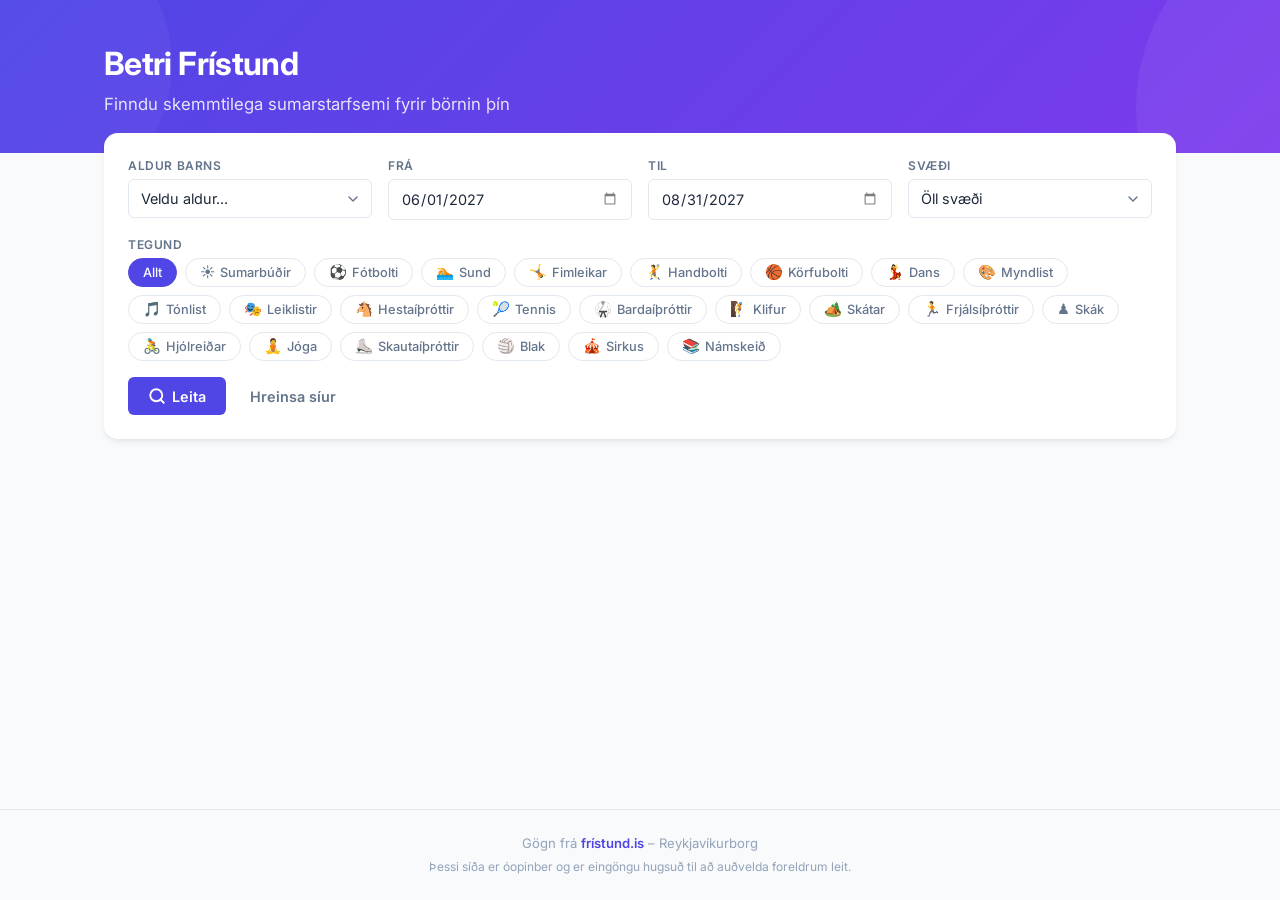
==== index.html @ 4efd0ac8 "Build betri-fristund: mobile-friendly summer activities finder for kids Static client-side app that " ====
<!DOCTYPE html>
<html lang="is">
<head>
  <meta charset="UTF-8">
  <meta name="viewport" content="width=device-width, initial-scale=1.0">
  <title>Betri Frístund – Sumarstarfsemi fyrir börn</title>
  <meta name="description" content="Finndu skemmtilega sumarstarfsemi fyrir börnin þín á Reykjavíkursvæðinu. Betri upplifun á gögnum frá frístund.is.">
  <meta name="theme-color" content="#4F46E5">
  <link rel="preconnect" href="https://fonts.googleapis.com">
  <link rel="preconnect" href="https://fonts.gstatic.com" crossorigin>
  <link href="https://fonts.googleapis.com/css2?family=Inter:wght@400;500;600;700&display=swap" rel="stylesheet">
  <link rel="stylesheet" href="styles.css">
  <link rel="icon" href="data:image/svg+xml,<svg xmlns='http://www.w3.org/2000/svg' viewBox='0 0 100 100'><text y='.9em' font-size='90'>☀️</text></svg>">
</head>
<body>
  <header class="header">
    <div class="container">
      <div class="header-content">
        <h1 class="logo">Betri Frístund</h1>
        <p class="tagline">Finndu skemmtilega sumarstarfsemi fyrir börnin þín</p>
      </div>
    </div>
  </header>

  <main class="container">
    <section class="filters" aria-label="Síur">
      <div class="filters-row">
        <div class="filter-group">
          <label class="filter-label" for="age-select">Aldur barns</label>
          <select id="age-select" class="select-input">
            <option value="">Veldu aldur...</option>
          </select>
        </div>

        <div class="filter-group">
          <label class="filter-label" for="date-from">Frá</label>
          <input type="date" id="date-from" class="date-input">
        </div>

        <div class="filter-group">
          <label class="filter-label" for="date-to">Til</label>
          <input type="date" id="date-to" class="date-input">
        </div>

        <div class="filter-group">
          <label class="filter-label" for="location-select">Svæði</label>
          <select id="location-select" class="select-input">
            <option value="">Öll svæði</option>
          </select>
        </div>
      </div>

      <div class="filter-group filter-group--tags">
        <label class="filter-label">Tegund</label>
        <div id="tag-chips" class="tag-chips" role="group" aria-label="Tegund starfsemi">
        </div>
      </div>

      <div class="filter-actions">
        <button id="search-btn" class="btn btn--primary" type="button">
          <svg class="btn-icon" width="18" height="18" viewBox="0 0 24 24" fill="none" stroke="currentColor" stroke-width="2.5" stroke-linecap="round" stroke-linejoin="round"><circle cx="11" cy="11" r="8"/><line x1="21" y1="21" x2="16.65" y2="16.65"/></svg>
          Leita
        </button>
        <button id="clear-btn" class="btn btn--ghost" type="button">Hreinsa síur</button>
      </div>
    </section>

    <section class="results-info" id="results-info" aria-live="polite" hidden>
    </section>

    <section class="results" id="results-grid" aria-label="Niðurstöður">
    </section>

    <div class="load-more-wrap" id="load-more-wrap" hidden>
      <button id="load-more-btn" class="btn btn--secondary" type="button">Hlaða fleiri</button>
    </div>

    <div class="empty-state" id="empty-state" hidden>
      <div class="empty-icon">🔍</div>
      <h2>Engar niðurstöður</h2>
      <p>Reyndu að breyta síunum eða velja annan aldur.</p>
    </div>

    <div class="error-state" id="error-state" hidden>
      <div class="empty-icon">⚠️</div>
      <h2>Villa kom upp</h2>
      <p id="error-message">Ekki tókst að sækja gögn. Reyndu aftur.</p>
      <button id="retry-btn" class="btn btn--primary" type="button">Reyna aftur</button>
    </div>

    <div class="loading-state" id="loading-state" hidden>
      <div class="skeleton-grid">
        <div class="skeleton-card"><div class="skeleton-img"></div><div class="skeleton-text"></div><div class="skeleton-text skeleton-text--short"></div></div>
        <div class="skeleton-card"><div class="skeleton-img"></div><div class="skeleton-text"></div><div class="skeleton-text skeleton-text--short"></div></div>
        <div class="skeleton-card"><div class="skeleton-img"></div><div class="skeleton-text"></div><div class="skeleton-text skeleton-text--short"></div></div>
        <div class="skeleton-card"><div class="skeleton-img"></div><div class="skeleton-text"></div><div class="skeleton-text skeleton-text--short"></div></div>
        <div class="skeleton-card"><div class="skeleton-img"></div><div class="skeleton-text"></div><div class="skeleton-text skeleton-text--short"></div></div>
        <div class="skeleton-card"><div class="skeleton-img"></div><div class="skeleton-text"></div><div class="skeleton-text skeleton-text--short"></div></div>
      </div>
    </div>
  </main>

  <footer class="footer">
    <div class="container">
      <p>Gögn frá <a href="https://fristund.is" target="_blank" rel="noopener">frístund.is</a> – Reykjavíkurborg</p>
      <p class="footer-note">Þessi síða er óopinber og er eingöngu hugsuð til að auðvelda foreldrum leit.</p>
    </div>
  </footer>

  <script src="app.js"></script>
</body>
</html>
---- styles.css ----
/* ============================================
   Betri Frístund – Styles
   Mobile-first responsive design
   ============================================ */

/* --- Reset & Base --- */
*,
*::before,
*::after {
  box-sizing: border-box;
  margin: 0;
  padding: 0;
}

:root {
  --color-primary: #4F46E5;
  --color-primary-hover: #4338CA;
  --color-primary-light: #EEF2FF;
  --color-secondary: #F59E0B;
  --color-secondary-light: #FFFBEB;
  --color-bg: #F8FAFC;
  --color-surface: #FFFFFF;
  --color-text: #1E293B;
  --color-text-secondary: #64748B;
  --color-text-muted: #94A3B8;
  --color-border: #E2E8F0;
  --color-border-hover: #CBD5E1;
  --color-success: #10B981;
  --color-error: #EF4444;
  --shadow-sm: 0 1px 2px rgba(0, 0, 0, 0.05);
  --shadow-md: 0 4px 6px -1px rgba(0, 0, 0, 0.07), 0 2px 4px -2px rgba(0, 0, 0, 0.05);
  --shadow-lg: 0 10px 15px -3px rgba(0, 0, 0, 0.08), 0 4px 6px -4px rgba(0, 0, 0, 0.04);
  --radius-sm: 6px;
  --radius-md: 10px;
  --radius-lg: 14px;
  --radius-full: 9999px;
  --font-sans: 'Inter', system-ui, -apple-system, sans-serif;
  --transition: 150ms ease;
}

html {
  font-family: var(--font-sans);
  font-size: 16px;
  line-height: 1.5;
  color: var(--color-text);
  background: var(--color-bg);
  -webkit-font-smoothing: antialiased;
  -moz-osx-font-smoothing: grayscale;
  scroll-behavior: smooth;
}

body {
  min-height: 100vh;
  display: flex;
  flex-direction: column;
}

img {
  display: block;
  max-width: 100%;
}

a {
  color: var(--color-primary);
  text-decoration: none;
}

a:hover {
  text-decoration: underline;
}

/* --- Container --- */
.container {
  width: 100%;
  max-width: 1120px;
  margin: 0 auto;
  padding: 0 16px;
}

@media (min-width: 640px) {
  .container {
    padding: 0 24px;
  }
}

/* --- Header --- */
.header {
  background: linear-gradient(135deg, var(--color-primary) 0%, #7C3AED 100%);
  color: white;
  padding: 32px 0 28px;
  position: relative;
  overflow: hidden;
}

.header::before {
  content: '';
  position: absolute;
  top: -60%;
  right: -20%;
  width: 400px;
  height: 400px;
  background: rgba(255, 255, 255, 0.06);
  border-radius: 50%;
}

.header::after {
  content: '';
  position: absolute;
  bottom: -40%;
  left: -10%;
  width: 300px;
  height: 300px;
  background: rgba(255, 255, 255, 0.04);
  border-radius: 50%;
}

.header-content {
  position: relative;
  z-index: 1;
}

.logo {
  font-size: 1.75rem;
  font-weight: 700;
  letter-spacing: -0.02em;
  margin-bottom: 4px;
}

.tagline {
  font-size: 0.95rem;
  opacity: 0.85;
  font-weight: 400;
}

@media (min-width: 640px) {
  .header {
    padding: 40px 0 36px;
  }
  .logo {
    font-size: 2rem;
  }
  .tagline {
    font-size: 1.05rem;
  }
}

/* --- Filters --- */
.filters {
  background: var(--color-surface);
  border-radius: var(--radius-lg);
  box-shadow: var(--shadow-md);
  padding: 20px;
  margin-top: -16px;
  position: relative;
  z-index: 10;
  margin-bottom: 24px;
}

@media (min-width: 640px) {
  .filters {
    padding: 24px;
    margin-top: -20px;
  }
}

.filters-row {
  display: grid;
  grid-template-columns: 1fr 1fr;
  gap: 12px;
  margin-bottom: 16px;
}

@media (min-width: 768px) {
  .filters-row {
    grid-template-columns: 1fr 1fr 1fr 1fr;
    gap: 16px;
  }
}

.filter-group {
  display: flex;
  flex-direction: column;
  gap: 4px;
}

.filter-group--tags {
  margin-bottom: 16px;
}

.filter-label {
  font-size: 0.75rem;
  font-weight: 600;
  text-transform: uppercase;
  letter-spacing: 0.05em;
  color: var(--color-text-secondary);
}

.select-input,
.date-input {
  appearance: none;
  -webkit-appearance: none;
  border: 1.5px solid var(--color-border);
  border-radius: var(--radius-sm);
  padding: 10px 12px;
  font-size: 0.9rem;
  font-family: var(--font-sans);
  color: var(--color-text);
  background: var(--color-surface);
  transition: border-color var(--transition), box-shadow var(--transition);
  width: 100%;
  cursor: pointer;
}

.select-input {
  background-image: url("data:image/svg+xml,%3Csvg xmlns='http://www.w3.org/2000/svg' width='16' height='16' viewBox='0 0 24 24' fill='none' stroke='%2364748B' stroke-width='2' stroke-linecap='round' stroke-linejoin='round'%3E%3Cpolyline points='6 9 12 15 18 9'%3E%3C/polyline%3E%3C/svg%3E");
  background-repeat: no-repeat;
  background-position: right 10px center;
  padding-right: 32px;
}

.select-input:focus,
.date-input:focus {
  outline: none;
  border-color: var(--color-primary);
  box-shadow: 0 0 0 3px var(--color-primary-light);
}

.date-input::-webkit-calendar-picker-indicator {
  opacity: 0.5;
  cursor: pointer;
}

/* --- Tag Chips --- */
.tag-chips {
  display: flex;
  flex-wrap: wrap;
  gap: 8px;
}

.tag-chip {
  display: inline-flex;
  align-items: center;
  gap: 5px;
  padding: 6px 14px;
  border-radius: var(--radius-full);
  border: 1.5px solid var(--color-border);
  background: var(--color-surface);
  font-size: 0.8rem;
  font-weight: 500;
  font-family: var(--font-sans);
  color: var(--color-text-secondary);
  cursor: pointer;
  transition: all var(--transition);
  white-space: nowrap;
  user-select: none;
}

.tag-chip:hover {
  border-color: var(--color-primary);
  color: var(--color-primary);
  background: var(--color-primary-light);
}

.tag-chip[aria-pressed="true"] {
  border-color: var(--color-primary);
  background: var(--color-primary);
  color: white;
}

.tag-chip[aria-pressed="true"]:hover {
  background: var(--color-primary-hover);
  border-color: var(--color-primary-hover);
  color: white;
}

.tag-chip .chip-icon {
  font-size: 0.9rem;
  line-height: 1;
}

.tag-separator {
  width: 100%;
  height: 0;
}

/* --- Buttons --- */
.filter-actions {
  display: flex;
  gap: 10px;
  align-items: center;
}

.btn {
  display: inline-flex;
  align-items: center;
  justify-content: center;
  gap: 6px;
  padding: 10px 20px;
  border-radius: var(--radius-sm);
  font-size: 0.9rem;
  font-weight: 600;
  font-family: var(--font-sans);
  border: none;
  cursor: pointer;
  transition: all var(--transition);
  white-space: nowrap;
}

.btn:active {
  transform: scale(0.97);
}

.btn--primary {
  background: var(--color-primary);
  color: white;
}

.btn--primary:hover {
  background: var(--color-primary-hover);
}

.btn--primary:disabled {
  background: var(--color-text-muted);
  cursor: not-allowed;
}

.btn--secondary {
  background: var(--color-primary-light);
  color: var(--color-primary);
  border: 1.5px solid var(--color-primary);
}

.btn--secondary:hover {
  background: var(--color-primary);
  color: white;
}

.btn--ghost {
  background: transparent;
  color: var(--color-text-secondary);
  padding: 10px 14px;
}

.btn--ghost:hover {
  background: var(--color-bg);
  color: var(--color-text);
}

.btn-icon {
  flex-shrink: 0;
}

/* --- Results Info --- */
.results-info {
  padding: 8px 0 12px;
  font-size: 0.85rem;
  color: var(--color-text-secondary);
}

.results-info strong {
  color: var(--color-text);
  font-weight: 600;
}

/* --- Results Grid --- */
.results {
  display: grid;
  grid-template-columns: 1fr;
  gap: 16px;
  margin-bottom: 24px;
}

@media (min-width: 540px) {
  .results {
    grid-template-columns: repeat(2, 1fr);
  }
}

@media (min-width: 900px) {
  .results {
    grid-template-columns: repeat(3, 1fr);
  }
}

/* --- Activity Card --- */
.card {
  background: var(--color-surface);
  border-radius: var(--radius-md);
  box-shadow: var(--shadow-sm);
  overflow: hidden;
  transition: box-shadow var(--transition), transform var(--transition);
  display: flex;
  flex-direction: column;
  border: 1px solid var(--color-border);
}

.card:hover {
  box-shadow: var(--shadow-lg);
  transform: translateY(-2px);
}

.card-img {
  width: 100%;
  height: 160px;
  object-fit: cover;
  background: var(--color-bg);
}

.card-placeholder {
  width: 100%;
  height: 120px;
  display: flex;
  align-items: center;
  justify-content: center;
  font-size: 2.5rem;
  background: linear-gradient(135deg, var(--color-primary-light) 0%, #F0ABFC20 100%);
}

.card-body {
  padding: 14px 16px 16px;
  flex: 1;
  display: flex;
  flex-direction: column;
  gap: 8px;
}

.card-title {
  font-size: 0.95rem;
  font-weight: 600;
  color: var(--color-text);
  line-height: 1.35;
  display: -webkit-box;
  -webkit-line-clamp: 2;
  -webkit-box-orient: vertical;
  overflow: hidden;
}

.card-club {
  font-size: 0.8rem;
  color: var(--color-text-secondary);
  display: flex;
  align-items: center;
  gap: 4px;
}

.card-meta {
  display: flex;
  flex-wrap: wrap;
  gap: 6px 12px;
  font-size: 0.78rem;
  color: var(--color-text-muted);
  margin-top: auto;
}

.card-meta-item {
  display: flex;
  align-items: center;
  gap: 4px;
}

.card-meta-icon {
  width: 14px;
  height: 14px;
  flex-shrink: 0;
  opacity: 0.6;
}

.card-tags {
  display: flex;
  flex-wrap: wrap;
  gap: 4px;
}

.card-tag {
  font-size: 0.7rem;
  padding: 2px 8px;
  border-radius: var(--radius-full);
  background: var(--color-primary-light);
  color: var(--color-primary);
  font-weight: 500;
}

.card-link {
  display: inline-flex;
  align-items: center;
  gap: 4px;
  font-size: 0.82rem;
  font-weight: 600;
  color: var(--color-primary);
  margin-top: 4px;
  text-decoration: none;
}

.card-link:hover {
  text-decoration: underline;
}

.card-link svg {
  width: 14px;
  height: 14px;
  transition: transform var(--transition);
}

.card-link:hover svg {
  transform: translateX(2px);
}

/* --- Load More --- */
.load-more-wrap {
  text-align: center;
  padding: 8px 0 32px;
}

.load-more-wrap .btn {
  min-width: 200px;
}

/* --- Empty / Error / Loading States --- */
.empty-state,
.error-state {
  text-align: center;
  padding: 48px 20px;
}

.empty-icon {
  font-size: 3rem;
  margin-bottom: 12px;
}

.empty-state h2,
.error-state h2 {
  font-size: 1.2rem;
  font-weight: 600;
  margin-bottom: 6px;
}

.empty-state p,
.error-state p {
  color: var(--color-text-secondary);
  font-size: 0.9rem;
  margin-bottom: 16px;
}

/* --- Skeleton Loading --- */
.loading-state {
  margin-bottom: 24px;
}

.skeleton-grid {
  display: grid;
  grid-template-columns: 1fr;
  gap: 16px;
}

@media (min-width: 540px) {
  .skeleton-grid {
    grid-template-columns: repeat(2, 1fr);
  }
}

@media (min-width: 900px) {
  .skeleton-grid {
    grid-template-columns: repeat(3, 1fr);
  }
}

.skeleton-card {
  background: var(--color-surface);
  border-radius: var(--radius-md);
  overflow: hidden;
  border: 1px solid var(--color-border);
}

.skeleton-img {
  height: 120px;
  background: linear-gradient(90deg, var(--color-bg) 0%, #E2E8F0 50%, var(--color-bg) 100%);
  background-size: 200% 100%;
  animation: shimmer 1.5s infinite;
}

.skeleton-text {
  height: 14px;
  margin: 14px 16px 0;
  border-radius: 4px;
  background: linear-gradient(90deg, var(--color-bg) 0%, #E2E8F0 50%, var(--color-bg) 100%);
  background-size: 200% 100%;
  animation: shimmer 1.5s infinite;
}

.skeleton-text--short {
  width: 60%;
  margin-bottom: 16px;
  margin-top: 8px;
}

@keyframes shimmer {
  0% { background-position: 200% 0; }
  100% { background-position: -200% 0; }
}

/* --- Inline spinner --- */
.spinner {
  display: inline-block;
  width: 18px;
  height: 18px;
  border: 2.5px solid currentColor;
  border-right-color: transparent;
  border-radius: 50%;
  animation: spin 0.6s linear infinite;
  vertical-align: middle;
}

@keyframes spin {
  to { transform: rotate(360deg); }
}

/* --- Footer --- */
.footer {
  margin-top: auto;
  padding: 24px 0;
  text-align: center;
  font-size: 0.82rem;
  color: var(--color-text-muted);
  border-top: 1px solid var(--color-border);
}

.footer a {
  font-weight: 600;
}

.footer-note {
  margin-top: 4px;
  font-size: 0.75rem;
}

/* --- Utilities --- */
[hidden] {
  display: none !important;
}

/* --- Focus visible for accessibility --- */
:focus-visible {
  outline: 2px solid var(--color-primary);
  outline-offset: 2px;
}

/* --- Print --- */
@media print {
  .filters,
  .load-more-wrap,
  .filter-actions {
    display: none;
  }
  .header {
    background: none;
    color: var(--color-text);
    padding: 16px 0;
  }
  .card {
    break-inside: avoid;
    box-shadow: none;
  }
}
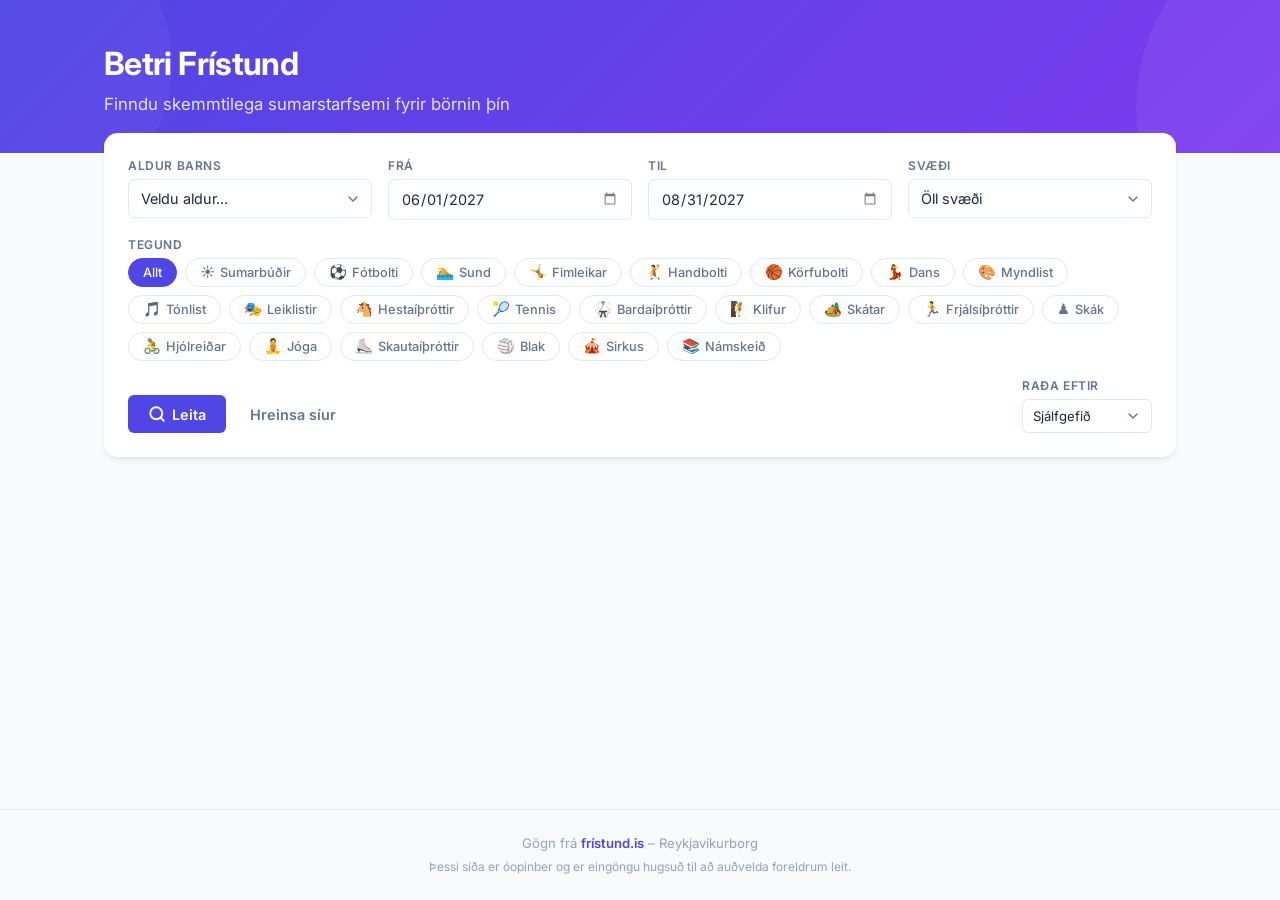
==== commit 21c5eeca: "Improve API integration: image URLs, multi-tag categories, sort options - Fix image resolution: use " ====
--- a/index.html
+++ b/index.html
@@ -62,6 +62,15 @@
           Leita
         </button>
         <button id="clear-btn" class="btn btn--ghost" type="button">Hreinsa síur</button>
+        <div class="filter-sort">
+          <label class="filter-label" for="sort-select">Raða eftir</label>
+          <select id="sort-select" class="select-input select-input--sm">
+            <option value="">Sjálfgefið</option>
+            <option value="name">Nafni</option>
+            <option value="dateFrom">Upphafsdegi</option>
+            <option value="dateTo">Lokadegi</option>
+          </select>
+        </div>
       </div>
     </section>
 
--- a/styles.css
+++ b/styles.css
@@ -283,11 +283,26 @@
   height: 0;
 }
 
+/* --- Sort inline --- */
+.filter-sort {
+  display: flex;
+  flex-direction: column;
+  gap: 4px;
+  margin-left: auto;
+}
+
+.select-input--sm {
+  padding: 8px 32px 8px 10px;
+  font-size: 0.82rem;
+  min-width: 130px;
+}
+
 /* --- Buttons --- */
 .filter-actions {
   display: flex;
   gap: 10px;
-  align-items: center;
+  align-items: flex-end;
+  flex-wrap: wrap;
 }
 
 .btn {
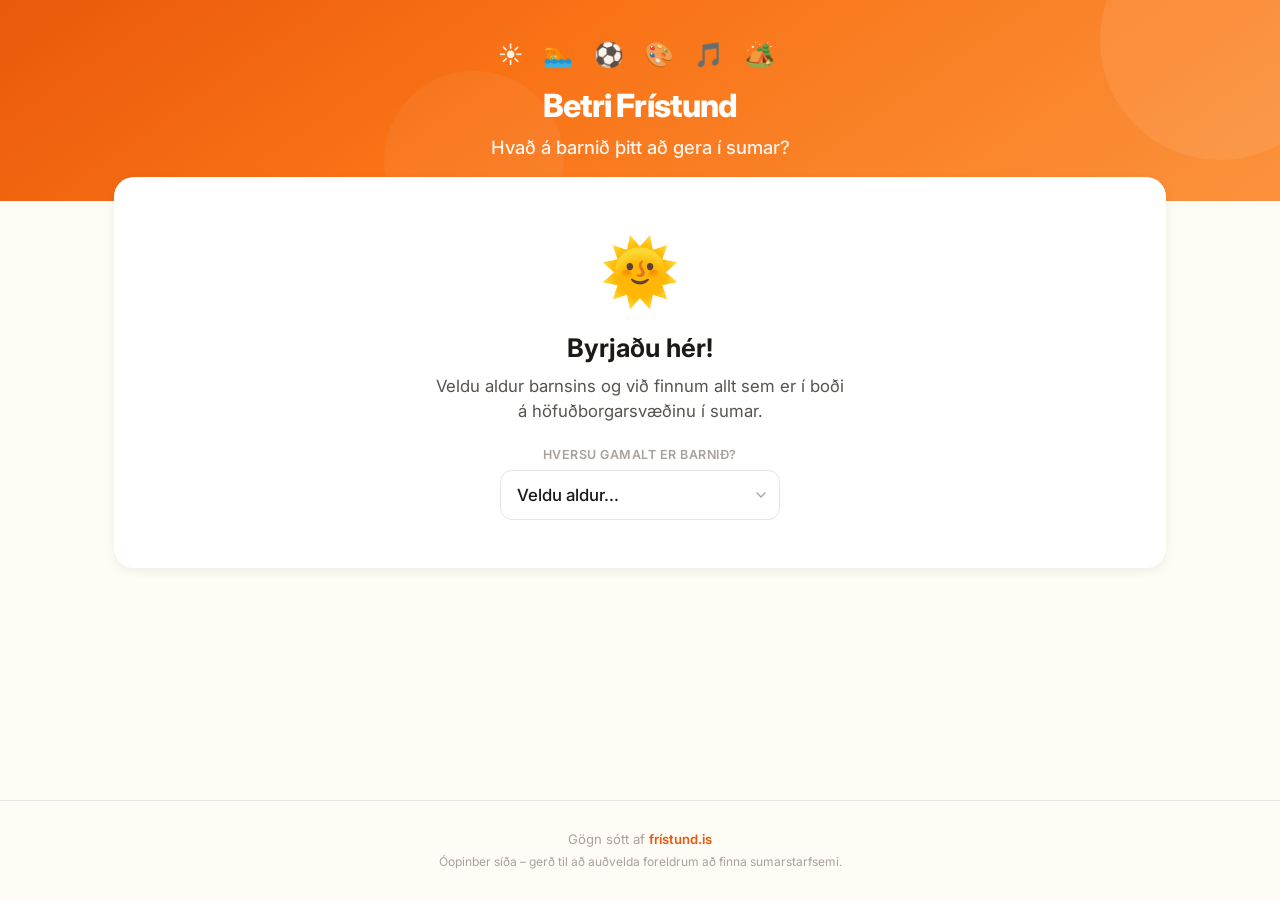
==== commit 9817906c: "Redesign for excellent UX: warm theme, onboarding, conversational language Major UX overhaul to make" ====
--- a/index.html
+++ b/index.html
@@ -4,31 +4,51 @@
   <meta charset="UTF-8">
   <meta name="viewport" content="width=device-width, initial-scale=1.0">
   <title>Betri Frístund – Sumarstarfsemi fyrir börn</title>
-  <meta name="description" content="Finndu skemmtilega sumarstarfsemi fyrir börnin þín á Reykjavíkursvæðinu. Betri upplifun á gögnum frá frístund.is.">
-  <meta name="theme-color" content="#4F46E5">
+  <meta name="description" content="Finndu skemmtilega sumarstarfsemi fyrir börnin þín á höfuðborgarsvæðinu. Einfalt og fljótlegt.">
+  <meta name="theme-color" content="#EA580C">
   <link rel="preconnect" href="https://fonts.googleapis.com">
   <link rel="preconnect" href="https://fonts.gstatic.com" crossorigin>
-  <link href="https://fonts.googleapis.com/css2?family=Inter:wght@400;500;600;700&display=swap" rel="stylesheet">
+  <link href="https://fonts.googleapis.com/css2?family=Inter:wght@400;500;600;700;800&display=swap" rel="stylesheet">
   <link rel="stylesheet" href="styles.css">
   <link rel="icon" href="data:image/svg+xml,<svg xmlns='http://www.w3.org/2000/svg' viewBox='0 0 100 100'><text y='.9em' font-size='90'>☀️</text></svg>">
 </head>
 <body>
+
   <header class="header">
     <div class="container">
       <div class="header-content">
+        <div class="header-icons" aria-hidden="true">☀️ 🏊 ⚽ 🎨 🎵 🏕️</div>
         <h1 class="logo">Betri Frístund</h1>
-        <p class="tagline">Finndu skemmtilega sumarstarfsemi fyrir börnin þín</p>
+        <p class="tagline">Hvað á barnið þitt að gera í sumar?</p>
       </div>
     </div>
   </header>
 
   <main class="container">
-    <section class="filters" aria-label="Síur">
-      <div class="filters-row">
+
+    <!-- Welcome state — shown before first search -->
+    <section class="welcome" id="welcome">
+      <div class="welcome-inner">
+        <div class="welcome-emoji" aria-hidden="true">🌞</div>
+        <h2 class="welcome-title">Byrjaðu hér!</h2>
+        <p class="welcome-text">Veldu aldur barnsins og við finnum allt sem er í boði á höfuðborgarsvæðinu í sumar.</p>
+        <div class="welcome-age">
+          <label class="filter-label" for="age-welcome">Hversu gamalt er barnið?</label>
+          <select id="age-welcome" class="select-input select-input--lg">
+            <option value="">Veldu aldur...</option>
+          </select>
+        </div>
+      </div>
+    </section>
+
+    <!-- Filters — shown after first search -->
+    <section class="filters" id="filters" aria-label="Leitarsíur" hidden>
+
+      <div class="filters-top">
         <div class="filter-group">
-          <label class="filter-label" for="age-select">Aldur barns</label>
+          <label class="filter-label" for="age-select">Aldur</label>
           <select id="age-select" class="select-input">
-            <option value="">Veldu aldur...</option>
+            <option value="">Allir aldrar</option>
           </select>
         </div>
 
@@ -43,76 +63,78 @@
         </div>
 
         <div class="filter-group">
-          <label class="filter-label" for="location-select">Svæði</label>
+          <label class="filter-label" for="location-select">Hvar?</label>
           <select id="location-select" class="select-input">
-            <option value="">Öll svæði</option>
+            <option value="">Alls staðar</option>
+          </select>
+        </div>
+
+        <div class="filter-group">
+          <label class="filter-label" for="sort-select">Röðun</label>
+          <select id="sort-select" class="select-input">
+            <option value="">Sjálfgefið</option>
+            <option value="name">Nafn A-Ö</option>
+            <option value="dateFrom">Byrjar fyrst</option>
+            <option value="dateTo">Endar síðast</option>
           </select>
         </div>
       </div>
 
       <div class="filter-group filter-group--tags">
-        <label class="filter-label">Tegund</label>
-        <div id="tag-chips" class="tag-chips" role="group" aria-label="Tegund starfsemi">
-        </div>
+        <label class="filter-label">Hvað langar barnið að gera?</label>
+        <div id="tag-chips" class="tag-chips" role="group" aria-label="Tegund starfsemi"></div>
       </div>
 
       <div class="filter-actions">
         <button id="search-btn" class="btn btn--primary" type="button">
           <svg class="btn-icon" width="18" height="18" viewBox="0 0 24 24" fill="none" stroke="currentColor" stroke-width="2.5" stroke-linecap="round" stroke-linejoin="round"><circle cx="11" cy="11" r="8"/><line x1="21" y1="21" x2="16.65" y2="16.65"/></svg>
-          Leita
+          Uppfæra leit
         </button>
-        <button id="clear-btn" class="btn btn--ghost" type="button">Hreinsa síur</button>
-        <div class="filter-sort">
-          <label class="filter-label" for="sort-select">Raða eftir</label>
-          <select id="sort-select" class="select-input select-input--sm">
-            <option value="">Sjálfgefið</option>
-            <option value="name">Nafni</option>
-            <option value="dateFrom">Upphafsdegi</option>
-            <option value="dateTo">Lokadegi</option>
-          </select>
-        </div>
+        <button id="clear-btn" class="btn btn--ghost" type="button">Byrja upp á nýtt</button>
       </div>
     </section>
 
-    <section class="results-info" id="results-info" aria-live="polite" hidden>
-    </section>
+    <section class="results-info" id="results-info" aria-live="polite" hidden></section>
 
-    <section class="results" id="results-grid" aria-label="Niðurstöður">
-    </section>
+    <section class="results" id="results-grid" aria-label="Niðurstöður"></section>
 
     <div class="load-more-wrap" id="load-more-wrap" hidden>
-      <button id="load-more-btn" class="btn btn--secondary" type="button">Hlaða fleiri</button>
+      <button id="load-more-btn" class="btn btn--secondary" type="button">Sýna meira</button>
     </div>
 
     <div class="empty-state" id="empty-state" hidden>
-      <div class="empty-icon">🔍</div>
-      <h2>Engar niðurstöður</h2>
-      <p>Reyndu að breyta síunum eða velja annan aldur.</p>
+      <div class="state-emoji">🤔</div>
+      <h2>Ekkert fannst</h2>
+      <p>Prófaðu annan aldur, aðra dagsetningu eða breyttu síunum.</p>
     </div>
 
     <div class="error-state" id="error-state" hidden>
-      <div class="empty-icon">⚠️</div>
-      <h2>Villa kom upp</h2>
-      <p id="error-message">Ekki tókst að sækja gögn. Reyndu aftur.</p>
+      <div class="state-emoji">😕</div>
+      <h2>Úps, eitthvað fór úrskeiðis</h2>
+      <p id="error-message">Við náðum ekki sambandi við frístund.is. Prófaðu aftur eftir augnablik.</p>
       <button id="retry-btn" class="btn btn--primary" type="button">Reyna aftur</button>
     </div>
 
     <div class="loading-state" id="loading-state" hidden>
+      <div class="loading-header">
+        <span class="spinner"></span>
+        <span>Leita að starfsemi...</span>
+      </div>
       <div class="skeleton-grid">
-        <div class="skeleton-card"><div class="skeleton-img"></div><div class="skeleton-text"></div><div class="skeleton-text skeleton-text--short"></div></div>
-        <div class="skeleton-card"><div class="skeleton-img"></div><div class="skeleton-text"></div><div class="skeleton-text skeleton-text--short"></div></div>
-        <div class="skeleton-card"><div class="skeleton-img"></div><div class="skeleton-text"></div><div class="skeleton-text skeleton-text--short"></div></div>
-        <div class="skeleton-card"><div class="skeleton-img"></div><div class="skeleton-text"></div><div class="skeleton-text skeleton-text--short"></div></div>
-        <div class="skeleton-card"><div class="skeleton-img"></div><div class="skeleton-text"></div><div class="skeleton-text skeleton-text--short"></div></div>
-        <div class="skeleton-card"><div class="skeleton-img"></div><div class="skeleton-text"></div><div class="skeleton-text skeleton-text--short"></div></div>
+        <div class="skeleton-card"><div class="skeleton-img"></div><div class="skeleton-body"><div class="skeleton-text"></div><div class="skeleton-text skeleton-text--short"></div></div></div>
+        <div class="skeleton-card"><div class="skeleton-img"></div><div class="skeleton-body"><div class="skeleton-text"></div><div class="skeleton-text skeleton-text--short"></div></div></div>
+        <div class="skeleton-card"><div class="skeleton-img"></div><div class="skeleton-body"><div class="skeleton-text"></div><div class="skeleton-text skeleton-text--short"></div></div></div>
+        <div class="skeleton-card"><div class="skeleton-img"></div><div class="skeleton-body"><div class="skeleton-text"></div><div class="skeleton-text skeleton-text--short"></div></div></div>
+        <div class="skeleton-card"><div class="skeleton-img"></div><div class="skeleton-body"><div class="skeleton-text"></div><div class="skeleton-text skeleton-text--short"></div></div></div>
+        <div class="skeleton-card"><div class="skeleton-img"></div><div class="skeleton-body"><div class="skeleton-text"></div><div class="skeleton-text skeleton-text--short"></div></div></div>
       </div>
     </div>
   </main>
 
   <footer class="footer">
     <div class="container">
-      <p>Gögn frá <a href="https://fristund.is" target="_blank" rel="noopener">frístund.is</a> – Reykjavíkurborg</p>
-      <p class="footer-note">Þessi síða er óopinber og er eingöngu hugsuð til að auðvelda foreldrum leit.</p>
+      <p>Gögn sótt af <a href="https://fristund.is" target="_blank" rel="noopener">frístund.is</a></p>
+      <p class="footer-note">Óopinber síða – gerð til að auðvelda foreldrum að finna sumarstarfsemi.</p>
     </div>
   </footer>
 
--- a/styles.css
+++ b/styles.css
@@ -1,6 +1,6 @@
 /* ============================================
    Betri Frístund – Styles
-   Mobile-first responsive design
+   Warm, friendly, mobile-first design
    ============================================ */
 
 /* --- Reset & Base --- */
@@ -13,35 +13,38 @@
 }
 
 :root {
-  --color-primary: #4F46E5;
-  --color-primary-hover: #4338CA;
-  --color-primary-light: #EEF2FF;
-  --color-secondary: #F59E0B;
-  --color-secondary-light: #FFFBEB;
-  --color-bg: #F8FAFC;
+  --color-primary: #EA580C;
+  --color-primary-hover: #C2410C;
+  --color-primary-light: #FFF7ED;
+  --color-primary-pale: #FFEDD5;
+  --color-accent: #6366F1;
+  --color-accent-light: #EEF2FF;
+  --color-bg: #FFFBF5;
   --color-surface: #FFFFFF;
-  --color-text: #1E293B;
-  --color-text-secondary: #64748B;
-  --color-text-muted: #94A3B8;
-  --color-border: #E2E8F0;
-  --color-border-hover: #CBD5E1;
-  --color-success: #10B981;
-  --color-error: #EF4444;
-  --shadow-sm: 0 1px 2px rgba(0, 0, 0, 0.05);
-  --shadow-md: 0 4px 6px -1px rgba(0, 0, 0, 0.07), 0 2px 4px -2px rgba(0, 0, 0, 0.05);
-  --shadow-lg: 0 10px 15px -3px rgba(0, 0, 0, 0.08), 0 4px 6px -4px rgba(0, 0, 0, 0.04);
-  --radius-sm: 6px;
-  --radius-md: 10px;
-  --radius-lg: 14px;
+  --color-text: #1C1917;
+  --color-text-secondary: #57534E;
+  --color-text-muted: #A8A29E;
+  --color-border: #E7E5E4;
+  --color-border-hover: #D6D3D1;
+  --color-success: #16A34A;
+  --color-error: #DC2626;
+  --shadow-sm: 0 1px 2px rgba(0, 0, 0, 0.04);
+  --shadow-md: 0 4px 12px rgba(0, 0, 0, 0.06);
+  --shadow-lg: 0 12px 24px rgba(0, 0, 0, 0.08);
+  --shadow-card: 0 2px 8px rgba(0, 0, 0, 0.05);
+  --radius-sm: 8px;
+  --radius-md: 12px;
+  --radius-lg: 16px;
+  --radius-xl: 20px;
   --radius-full: 9999px;
   --font-sans: 'Inter', system-ui, -apple-system, sans-serif;
-  --transition: 150ms ease;
+  --transition: 180ms ease;
 }
 
 html {
   font-family: var(--font-sans);
   font-size: 16px;
-  line-height: 1.5;
+  line-height: 1.55;
   color: var(--color-text);
   background: var(--color-bg);
   -webkit-font-smoothing: antialiased;
@@ -61,7 +64,7 @@
 }
 
 a {
-  color: var(--color-primary);
+  color: var(--color-accent);
   text-decoration: none;
 }
 
@@ -72,22 +75,22 @@
 /* --- Container --- */
 .container {
   width: 100%;
-  max-width: 1120px;
+  max-width: 1100px;
   margin: 0 auto;
   padding: 0 16px;
 }
 
 @media (min-width: 640px) {
-  .container {
-    padding: 0 24px;
-  }
-}
-
-/* --- Header --- */
+  .container { padding: 0 24px; }
+}
+
+/* ============================================
+   HEADER
+   ============================================ */
 .header {
-  background: linear-gradient(135deg, var(--color-primary) 0%, #7C3AED 100%);
+  background: linear-gradient(145deg, #EA580C 0%, #F97316 40%, #FB923C 100%);
   color: white;
-  padding: 32px 0 28px;
+  padding: 28px 0 32px;
   position: relative;
   overflow: hidden;
 }
@@ -95,75 +98,137 @@
 .header::before {
   content: '';
   position: absolute;
-  top: -60%;
-  right: -20%;
-  width: 400px;
-  height: 400px;
-  background: rgba(255, 255, 255, 0.06);
+  top: -80px;
+  right: -60px;
+  width: 240px;
+  height: 240px;
+  background: rgba(255, 255, 255, 0.08);
   border-radius: 50%;
 }
 
 .header::after {
   content: '';
   position: absolute;
-  bottom: -40%;
-  left: -10%;
-  width: 300px;
-  height: 300px;
-  background: rgba(255, 255, 255, 0.04);
+  bottom: -50px;
+  left: 30%;
+  width: 180px;
+  height: 180px;
+  background: rgba(255, 255, 255, 0.05);
   border-radius: 50%;
 }
 
 .header-content {
   position: relative;
   z-index: 1;
+  text-align: center;
+}
+
+.header-icons {
+  font-size: 1.3rem;
+  letter-spacing: 0.3em;
+  margin-bottom: 8px;
+  opacity: 0.9;
 }
 
 .logo {
-  font-size: 1.75rem;
+  font-size: 1.6rem;
+  font-weight: 800;
+  letter-spacing: -0.03em;
+  margin-bottom: 2px;
+}
+
+.tagline {
+  font-size: 1rem;
+  font-weight: 500;
+  opacity: 0.92;
+}
+
+@media (min-width: 640px) {
+  .header { padding: 36px 0 40px; }
+  .header-icons { font-size: 1.5rem; }
+  .logo { font-size: 2rem; }
+  .tagline { font-size: 1.15rem; }
+}
+
+/* ============================================
+   WELCOME STATE – shown before first search
+   ============================================ */
+.welcome {
+  background: var(--color-surface);
+  border-radius: var(--radius-xl);
+  box-shadow: var(--shadow-md);
+  margin-top: -18px;
+  position: relative;
+  z-index: 10;
+  padding: 32px 20px 36px;
+  text-align: center;
+  margin-bottom: 40px;
+}
+
+.welcome-emoji {
+  font-size: 3.5rem;
+  margin-bottom: 8px;
+  animation: float 3s ease-in-out infinite;
+}
+
+@keyframes float {
+  0%, 100% { transform: translateY(0); }
+  50% { transform: translateY(-6px); }
+}
+
+.welcome-title {
+  font-size: 1.4rem;
   font-weight: 700;
-  letter-spacing: -0.02em;
-  margin-bottom: 4px;
-}
-
-.tagline {
+  margin-bottom: 6px;
+  color: var(--color-text);
+}
+
+.welcome-text {
   font-size: 0.95rem;
-  opacity: 0.85;
-  font-weight: 400;
+  color: var(--color-text-secondary);
+  max-width: 420px;
+  margin: 0 auto 20px;
+  line-height: 1.5;
+}
+
+.welcome-age {
+  max-width: 280px;
+  margin: 0 auto;
+  text-align: left;
+}
+
+.welcome-age .filter-label {
+  text-align: center;
+  display: block;
+  margin-bottom: 6px;
 }
 
 @media (min-width: 640px) {
-  .header {
-    padding: 40px 0 36px;
-  }
-  .logo {
-    font-size: 2rem;
-  }
-  .tagline {
-    font-size: 1.05rem;
-  }
-}
-
-/* --- Filters --- */
+  .welcome { padding: 44px 32px 48px; margin-top: -24px; }
+  .welcome-emoji { font-size: 4rem; }
+  .welcome-title { font-size: 1.6rem; }
+  .welcome-text { font-size: 1.05rem; }
+}
+
+/* ============================================
+   FILTERS – shown after first search
+   ============================================ */
 .filters {
   background: var(--color-surface);
-  border-radius: var(--radius-lg);
+  border-radius: var(--radius-xl);
   box-shadow: var(--shadow-md);
   padding: 20px;
-  margin-top: -16px;
+  margin-top: -18px;
   position: relative;
   z-index: 10;
   margin-bottom: 24px;
 }
 
 @media (min-width: 640px) {
-  .filters {
-    padding: 24px;
-    margin-top: -20px;
-  }
-}
-
-.filters-row {
+  .filters { padding: 24px; margin-top: -24px; }
+}
+
+.filters-top {
   display: grid;
   grid-template-columns: 1fr 1fr;
   gap: 12px;
@@ -171,16 +236,16 @@
 }
 
 @media (min-width: 768px) {
-  .filters-row {
-    grid-template-columns: 1fr 1fr 1fr 1fr;
-    gap: 16px;
+  .filters-top {
+    grid-template-columns: 1fr 1fr 1fr 1fr 1fr;
+    gap: 14px;
   }
 }
 
 .filter-group {
   display: flex;
   flex-direction: column;
-  gap: 4px;
+  gap: 5px;
 }
 
 .filter-group--tags {
@@ -188,11 +253,11 @@
 }
 
 .filter-label {
-  font-size: 0.75rem;
+  font-size: 0.78rem;
   font-weight: 600;
   text-transform: uppercase;
-  letter-spacing: 0.05em;
-  color: var(--color-text-secondary);
+  letter-spacing: 0.04em;
+  color: var(--color-text-muted);
 }
 
 .select-input,
@@ -211,11 +276,18 @@
   cursor: pointer;
 }
 
+.select-input--lg {
+  padding: 14px 16px;
+  font-size: 1.05rem;
+  border-radius: var(--radius-md);
+  font-weight: 500;
+}
+
 .select-input {
-  background-image: url("data:image/svg+xml,%3Csvg xmlns='http://www.w3.org/2000/svg' width='16' height='16' viewBox='0 0 24 24' fill='none' stroke='%2364748B' stroke-width='2' stroke-linecap='round' stroke-linejoin='round'%3E%3Cpolyline points='6 9 12 15 18 9'%3E%3C/polyline%3E%3C/svg%3E");
+  background-image: url("data:image/svg+xml,%3Csvg xmlns='http://www.w3.org/2000/svg' width='16' height='16' viewBox='0 0 24 24' fill='none' stroke='%23A8A29E' stroke-width='2' stroke-linecap='round' stroke-linejoin='round'%3E%3Cpolyline points='6 9 12 15 18 9'%3E%3C/polyline%3E%3C/svg%3E");
   background-repeat: no-repeat;
   background-position: right 10px center;
-  padding-right: 32px;
+  padding-right: 34px;
 }
 
 .select-input:focus,
@@ -230,7 +302,9 @@
   cursor: pointer;
 }
 
-/* --- Tag Chips --- */
+/* ============================================
+   TAG CHIPS
+   ============================================ */
 .tag-chips {
   display: flex;
   flex-wrap: wrap;
@@ -240,12 +314,12 @@
 .tag-chip {
   display: inline-flex;
   align-items: center;
-  gap: 5px;
-  padding: 6px 14px;
+  gap: 6px;
+  padding: 8px 14px;
   border-radius: var(--radius-full);
   border: 1.5px solid var(--color-border);
   background: var(--color-surface);
-  font-size: 0.8rem;
+  font-size: 0.82rem;
   font-weight: 500;
   font-family: var(--font-sans);
   color: var(--color-text-secondary);
@@ -253,6 +327,7 @@
   transition: all var(--transition);
   white-space: nowrap;
   user-select: none;
+  -webkit-tap-highlight-color: transparent;
 }
 
 .tag-chip:hover {
@@ -265,43 +340,26 @@
   border-color: var(--color-primary);
   background: var(--color-primary);
   color: white;
+  font-weight: 600;
 }
 
 .tag-chip[aria-pressed="true"]:hover {
   background: var(--color-primary-hover);
   border-color: var(--color-primary-hover);
-  color: white;
 }
 
 .tag-chip .chip-icon {
-  font-size: 0.9rem;
+  font-size: 1rem;
   line-height: 1;
 }
 
-.tag-separator {
-  width: 100%;
-  height: 0;
-}
-
-/* --- Sort inline --- */
-.filter-sort {
-  display: flex;
-  flex-direction: column;
-  gap: 4px;
-  margin-left: auto;
-}
-
-.select-input--sm {
-  padding: 8px 32px 8px 10px;
-  font-size: 0.82rem;
-  min-width: 130px;
-}
-
-/* --- Buttons --- */
+/* ============================================
+   BUTTONS
+   ============================================ */
 .filter-actions {
   display: flex;
   gap: 10px;
-  align-items: flex-end;
+  align-items: center;
   flex-wrap: wrap;
 }
 
@@ -309,8 +367,8 @@
   display: inline-flex;
   align-items: center;
   justify-content: center;
-  gap: 6px;
-  padding: 10px 20px;
+  gap: 7px;
+  padding: 11px 22px;
   border-radius: var(--radius-sm);
   font-size: 0.9rem;
   font-weight: 600;
@@ -319,6 +377,7 @@
   cursor: pointer;
   transition: all var(--transition);
   white-space: nowrap;
+  -webkit-tap-highlight-color: transparent;
 }
 
 .btn:active {
@@ -337,12 +396,15 @@
 .btn--primary:disabled {
   background: var(--color-text-muted);
   cursor: not-allowed;
+  transform: none;
 }
 
 .btn--secondary {
   background: var(--color-primary-light);
   color: var(--color-primary);
   border: 1.5px solid var(--color-primary);
+  padding: 12px 32px;
+  font-size: 0.95rem;
 }
 
 .btn--secondary:hover {
@@ -352,32 +414,33 @@
 
 .btn--ghost {
   background: transparent;
-  color: var(--color-text-secondary);
-  padding: 10px 14px;
+  color: var(--color-text-muted);
+  padding: 11px 14px;
 }
 
 .btn--ghost:hover {
-  background: var(--color-bg);
-  color: var(--color-text);
+  background: var(--color-primary-light);
+  color: var(--color-primary);
 }
 
 .btn-icon {
   flex-shrink: 0;
 }
 
-/* --- Results Info --- */
+/* ============================================
+   RESULTS
+   ============================================ */
 .results-info {
-  padding: 8px 0 12px;
-  font-size: 0.85rem;
+  padding: 6px 0 14px;
+  font-size: 0.88rem;
   color: var(--color-text-secondary);
 }
 
 .results-info strong {
   color: var(--color-text);
-  font-weight: 600;
-}
-
-/* --- Results Grid --- */
+  font-weight: 700;
+}
+
 .results {
   display: grid;
   grid-template-columns: 1fr;
@@ -385,23 +448,21 @@
   margin-bottom: 24px;
 }
 
-@media (min-width: 540px) {
-  .results {
-    grid-template-columns: repeat(2, 1fr);
-  }
-}
-
-@media (min-width: 900px) {
-  .results {
-    grid-template-columns: repeat(3, 1fr);
-  }
-}
-
-/* --- Activity Card --- */
+@media (min-width: 520px) {
+  .results { grid-template-columns: repeat(2, 1fr); }
+}
+
+@media (min-width: 860px) {
+  .results { grid-template-columns: repeat(3, 1fr); }
+}
+
+/* ============================================
+   ACTIVITY CARD
+   ============================================ */
 .card {
   background: var(--color-surface);
   border-radius: var(--radius-md);
-  box-shadow: var(--shadow-sm);
+  box-shadow: var(--shadow-card);
   overflow: hidden;
   transition: box-shadow var(--transition), transform var(--transition);
   display: flex;
@@ -411,37 +472,37 @@
 
 .card:hover {
   box-shadow: var(--shadow-lg);
-  transform: translateY(-2px);
+  transform: translateY(-3px);
 }
 
 .card-img {
   width: 100%;
-  height: 160px;
+  height: 170px;
   object-fit: cover;
-  background: var(--color-bg);
+  background: var(--color-primary-light);
 }
 
 .card-placeholder {
   width: 100%;
-  height: 120px;
+  height: 110px;
   display: flex;
   align-items: center;
   justify-content: center;
-  font-size: 2.5rem;
-  background: linear-gradient(135deg, var(--color-primary-light) 0%, #F0ABFC20 100%);
+  font-size: 2.8rem;
+  background: linear-gradient(135deg, var(--color-primary-pale) 0%, var(--color-accent-light) 100%);
 }
 
 .card-body {
-  padding: 14px 16px 16px;
+  padding: 14px 16px 18px;
   flex: 1;
   display: flex;
   flex-direction: column;
-  gap: 8px;
+  gap: 6px;
 }
 
 .card-title {
   font-size: 0.95rem;
-  font-weight: 600;
+  font-weight: 700;
   color: var(--color-text);
   line-height: 1.35;
   display: -webkit-box;
@@ -451,20 +512,21 @@
 }
 
 .card-club {
+  font-size: 0.82rem;
+  color: var(--color-text-secondary);
+  display: flex;
+  align-items: center;
+  gap: 5px;
+  font-weight: 500;
+}
+
+.card-meta {
+  display: flex;
+  flex-wrap: wrap;
+  gap: 4px 14px;
   font-size: 0.8rem;
-  color: var(--color-text-secondary);
-  display: flex;
-  align-items: center;
-  gap: 4px;
-}
-
-.card-meta {
-  display: flex;
-  flex-wrap: wrap;
-  gap: 6px 12px;
-  font-size: 0.78rem;
   color: var(--color-text-muted);
-  margin-top: auto;
+  margin-top: 4px;
 }
 
 .card-meta-item {
@@ -477,32 +539,34 @@
   width: 14px;
   height: 14px;
   flex-shrink: 0;
-  opacity: 0.6;
+  opacity: 0.55;
 }
 
 .card-tags {
   display: flex;
   flex-wrap: wrap;
   gap: 4px;
+  margin-top: 2px;
 }
 
 .card-tag {
   font-size: 0.7rem;
-  padding: 2px 8px;
+  padding: 2px 9px;
   border-radius: var(--radius-full);
   background: var(--color-primary-light);
   color: var(--color-primary);
-  font-weight: 500;
+  font-weight: 600;
 }
 
 .card-link {
   display: inline-flex;
   align-items: center;
-  gap: 4px;
-  font-size: 0.82rem;
-  font-weight: 600;
+  gap: 5px;
+  font-size: 0.85rem;
+  font-weight: 700;
   color: var(--color-primary);
-  margin-top: 4px;
+  margin-top: auto;
+  padding-top: 6px;
   text-decoration: none;
 }
 
@@ -511,54 +575,71 @@
 }
 
 .card-link svg {
-  width: 14px;
-  height: 14px;
+  width: 15px;
+  height: 15px;
   transition: transform var(--transition);
 }
 
 .card-link:hover svg {
-  transform: translateX(2px);
-}
-
-/* --- Load More --- */
+  transform: translateX(3px);
+}
+
+/* ============================================
+   LOAD MORE
+   ============================================ */
 .load-more-wrap {
   text-align: center;
-  padding: 8px 0 32px;
+  padding: 8px 0 36px;
 }
 
 .load-more-wrap .btn {
-  min-width: 200px;
-}
-
-/* --- Empty / Error / Loading States --- */
+  min-width: 220px;
+}
+
+/* ============================================
+   EMPTY / ERROR / LOADING STATES
+   ============================================ */
 .empty-state,
 .error-state {
   text-align: center;
-  padding: 48px 20px;
-}
-
-.empty-icon {
-  font-size: 3rem;
-  margin-bottom: 12px;
+  padding: 52px 20px;
+}
+
+.state-emoji {
+  font-size: 3.5rem;
+  margin-bottom: 10px;
 }
 
 .empty-state h2,
 .error-state h2 {
-  font-size: 1.2rem;
-  font-weight: 600;
+  font-size: 1.25rem;
+  font-weight: 700;
   margin-bottom: 6px;
 }
 
 .empty-state p,
 .error-state p {
   color: var(--color-text-secondary);
-  font-size: 0.9rem;
-  margin-bottom: 16px;
-}
-
-/* --- Skeleton Loading --- */
+  font-size: 0.92rem;
+  margin-bottom: 18px;
+  max-width: 380px;
+  margin-left: auto;
+  margin-right: auto;
+}
+
+/* --- Loading --- */
 .loading-state {
   margin-bottom: 24px;
+}
+
+.loading-header {
+  display: flex;
+  align-items: center;
+  gap: 10px;
+  font-size: 0.9rem;
+  font-weight: 500;
+  color: var(--color-text-secondary);
+  margin-bottom: 18px;
 }
 
 .skeleton-grid {
@@ -567,16 +648,12 @@
   gap: 16px;
 }
 
-@media (min-width: 540px) {
-  .skeleton-grid {
-    grid-template-columns: repeat(2, 1fr);
-  }
-}
-
-@media (min-width: 900px) {
-  .skeleton-grid {
-    grid-template-columns: repeat(3, 1fr);
-  }
+@media (min-width: 520px) {
+  .skeleton-grid { grid-template-columns: repeat(2, 1fr); }
+}
+
+@media (min-width: 860px) {
+  .skeleton-grid { grid-template-columns: repeat(3, 1fr); }
 }
 
 .skeleton-card {
@@ -587,25 +664,28 @@
 }
 
 .skeleton-img {
-  height: 120px;
-  background: linear-gradient(90deg, var(--color-bg) 0%, #E2E8F0 50%, var(--color-bg) 100%);
+  height: 110px;
+  background: linear-gradient(90deg, #F5F5F4 0%, #E7E5E4 50%, #F5F5F4 100%);
   background-size: 200% 100%;
-  animation: shimmer 1.5s infinite;
+  animation: shimmer 1.4s ease-in-out infinite;
+}
+
+.skeleton-body {
+  padding: 14px 16px 18px;
 }
 
 .skeleton-text {
   height: 14px;
-  margin: 14px 16px 0;
-  border-radius: 4px;
-  background: linear-gradient(90deg, var(--color-bg) 0%, #E2E8F0 50%, var(--color-bg) 100%);
+  border-radius: 6px;
+  background: linear-gradient(90deg, #F5F5F4 0%, #E7E5E4 50%, #F5F5F4 100%);
   background-size: 200% 100%;
-  animation: shimmer 1.5s infinite;
+  animation: shimmer 1.4s ease-in-out infinite;
+  margin-bottom: 10px;
 }
 
 .skeleton-text--short {
-  width: 60%;
-  margin-bottom: 16px;
-  margin-top: 8px;
+  width: 55%;
+  margin-bottom: 0;
 }
 
 @keyframes shimmer {
@@ -613,26 +693,28 @@
   100% { background-position: -200% 0; }
 }
 
-/* --- Inline spinner --- */
+/* --- Spinner --- */
 .spinner {
   display: inline-block;
   width: 18px;
   height: 18px;
-  border: 2.5px solid currentColor;
-  border-right-color: transparent;
+  border: 2.5px solid var(--color-primary-pale);
+  border-top-color: var(--color-primary);
   border-radius: 50%;
-  animation: spin 0.6s linear infinite;
-  vertical-align: middle;
+  animation: spin 0.65s linear infinite;
+  flex-shrink: 0;
 }
 
 @keyframes spin {
   to { transform: rotate(360deg); }
 }
 
-/* --- Footer --- */
+/* ============================================
+   FOOTER
+   ============================================ */
 .footer {
   margin-top: auto;
-  padding: 24px 0;
+  padding: 28px 0;
   text-align: center;
   font-size: 0.82rem;
   color: var(--color-text-muted);
@@ -640,6 +722,7 @@
 }
 
 .footer a {
+  color: var(--color-primary);
   font-weight: 600;
 }
 
@@ -648,31 +731,23 @@
   font-size: 0.75rem;
 }
 
-/* --- Utilities --- */
+/* ============================================
+   UTILITIES
+   ============================================ */
 [hidden] {
   display: none !important;
 }
 
-/* --- Focus visible for accessibility --- */
 :focus-visible {
   outline: 2px solid var(--color-primary);
   outline-offset: 2px;
 }
 
-/* --- Print --- */
+/* ============================================
+   PRINT
+   ============================================ */
 @media print {
-  .filters,
-  .load-more-wrap,
-  .filter-actions {
-    display: none;
-  }
-  .header {
-    background: none;
-    color: var(--color-text);
-    padding: 16px 0;
-  }
-  .card {
-    break-inside: avoid;
-    box-shadow: none;
-  }
-}
+  .filters, .load-more-wrap, .filter-actions, .welcome { display: none; }
+  .header { background: none; color: var(--color-text); padding: 16px 0; }
+  .card { break-inside: avoid; box-shadow: none; }
+}
